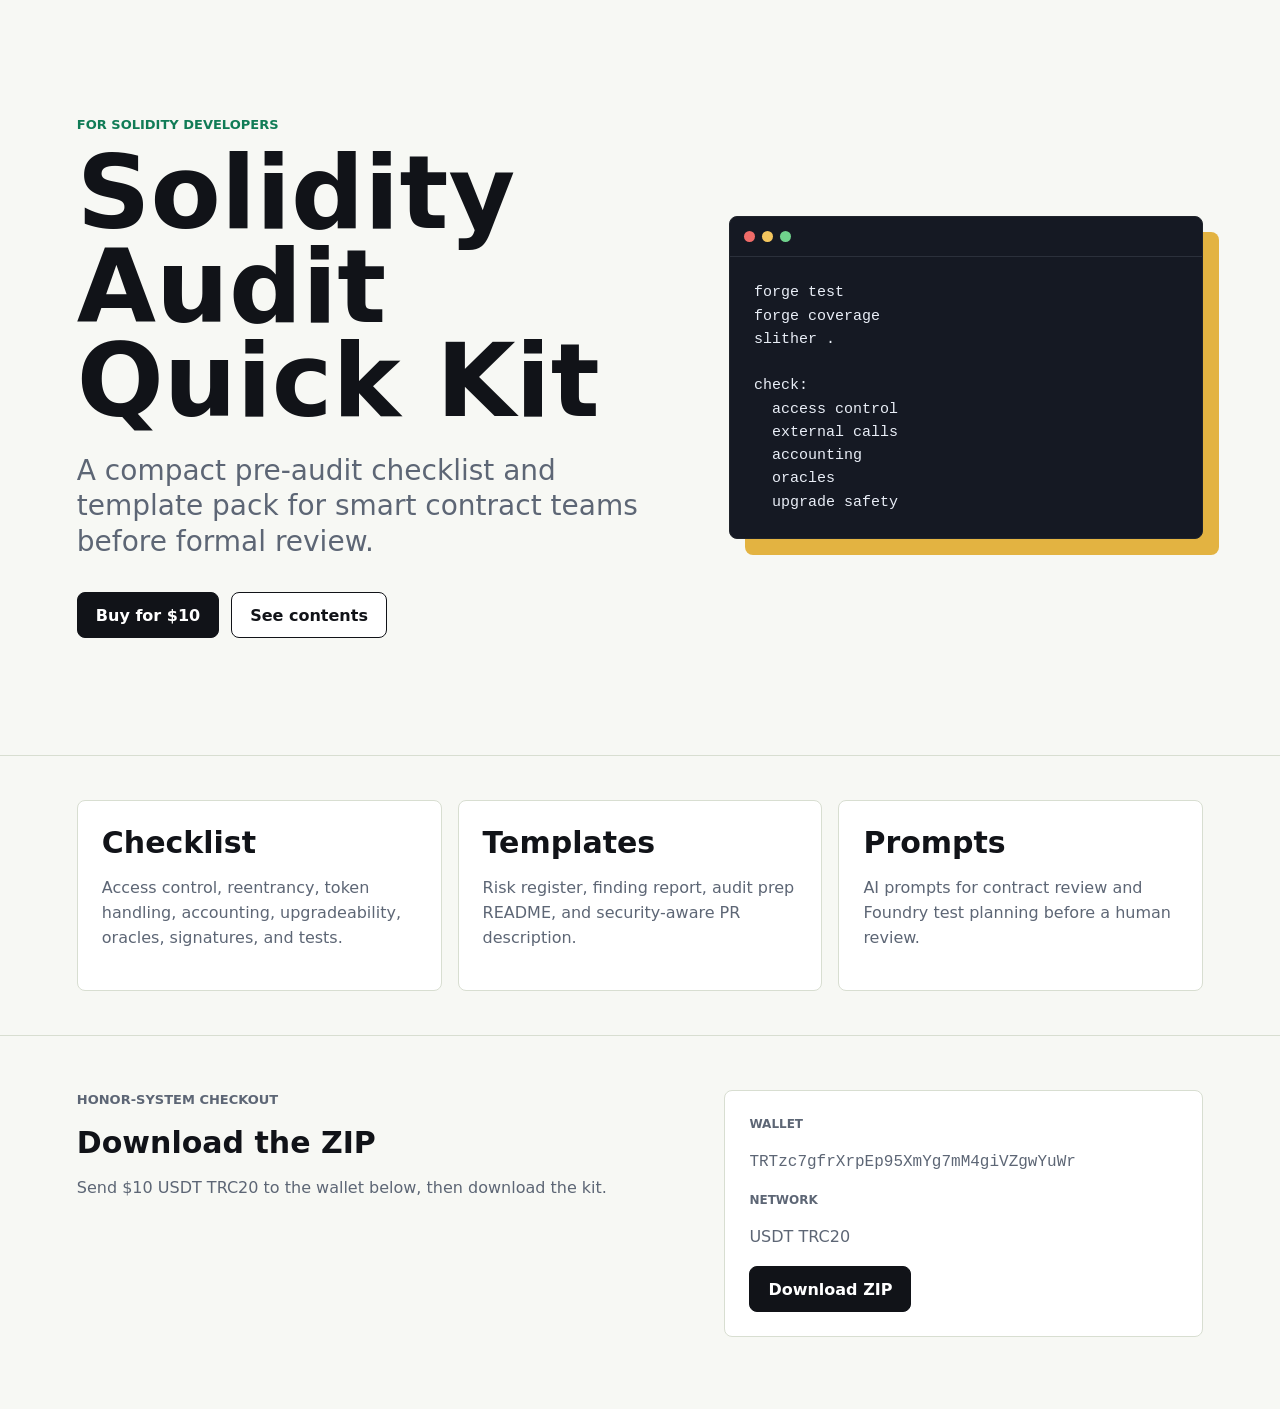
==== index.html @ 81525552 "Publish solidity audit quick kit" ====
<!doctype html>
<html lang="en">
  <head>
    <meta charset="utf-8">
    <meta name="viewport" content="width=device-width, initial-scale=1">
    <title>Solidity Audit Quick Kit</title>
    <meta name="description" content="A compact $10 pre-audit kit for Solidity developers and AI-assisted Web3 builders.">
    <meta name="keywords" content="Solidity audit checklist, smart contract security checklist, Foundry test plan, Web3 developer tools, Solidity templates">
    <meta property="og:title" content="Solidity Audit Quick Kit">
    <meta property="og:description" content="A compact $10 pre-audit kit for Solidity developers and AI-assisted Web3 builders.">
    <meta property="og:type" content="website">
    <meta property="og:url" content="https://impetus82.github.io/solidity-audit-quick-kit/">
    <meta name="twitter:card" content="summary">
    <meta name="twitter:title" content="Solidity Audit Quick Kit">
    <meta name="twitter:description" content="A compact $10 pre-audit kit for Solidity developers and AI-assisted Web3 builders.">
    <link rel="stylesheet" href="styles.css">
    <script type="application/ld+json">
      {
        "@context": "https://schema.org",
        "@type": "Product",
        "name": "Solidity Audit Quick Kit",
        "description": "A compact pre-audit kit for Solidity developers and AI-assisted Web3 builders.",
        "url": "https://impetus82.github.io/solidity-audit-quick-kit/",
        "offers": {
          "@type": "Offer",
          "price": "10",
          "priceCurrency": "USD"
        }
      }
    </script>
  </head>
  <body>
    <main>
      <section class="hero">
        <div>
          <p class="eyebrow">For Solidity developers</p>
          <h1>Solidity Audit Quick Kit</h1>
          <p class="lede">A compact pre-audit checklist and template pack for smart contract teams before formal review.</p>
          <div class="actions">
            <a class="button primary" href="#download">Buy for $10</a>
            <a class="button secondary" href="#inside">See contents</a>
          </div>
        </div>
        <div class="terminal">
          <div class="bar"><span></span><span></span><span></span></div>
          <pre><code>forge test
forge coverage
slither .

check:
  access control
  external calls
  accounting
  oracles
  upgrade safety</code></pre>
        </div>
      </section>

      <section id="inside" class="band">
        <article>
          <h2>Checklist</h2>
          <p>Access control, reentrancy, token handling, accounting, upgradeability, oracles, signatures, and tests.</p>
        </article>
        <article>
          <h2>Templates</h2>
          <p>Risk register, finding report, audit prep README, and security-aware PR description.</p>
        </article>
        <article>
          <h2>Prompts</h2>
          <p>AI prompts for contract review and Foundry test planning before a human review.</p>
        </article>
      </section>

      <section id="download" class="checkout">
        <div>
          <p class="eyebrow">Honor-system checkout</p>
          <h2>Download the ZIP</h2>
          <p>Send $10 USDT TRC20 to the wallet below, then download the kit.</p>
        </div>
        <div class="payment">
          <p class="label">Wallet</p>
          <p class="wallet">TRTzc7gfrXrpEp95XmYg7mM4giVZgwYuWr</p>
          <p class="label">Network</p>
          <p>USDT TRC20</p>
          <a class="button primary" href="product/solidity-audit-quick-kit.zip">Download ZIP</a>
        </div>
      </section>
    </main>
  </body>
</html>
---- styles.css ----
:root {
  --ink: #111318;
  --muted: #5d6675;
  --paper: #f7f8f4;
  --line: #d8ded1;
  --green: #107c56;
  --blue: #2457c5;
  --gold: #e3b341;
}

* {
  box-sizing: border-box;
}

body {
  margin: 0;
  background: var(--paper);
  color: var(--ink);
  font-family: Inter, ui-sans-serif, system-ui, -apple-system, BlinkMacSystemFont, "Segoe UI", sans-serif;
}

.hero {
  display: grid;
  grid-template-columns: minmax(0, 1fr) minmax(320px, 0.78fr);
  gap: 44px;
  align-items: center;
  min-height: 84vh;
  padding: 64px clamp(20px, 6vw, 88px);
  border-bottom: 1px solid var(--line);
}

.eyebrow {
  margin: 0 0 14px;
  color: var(--green);
  font-size: 13px;
  font-weight: 800;
  text-transform: uppercase;
  letter-spacing: 0;
}

h1,
h2 {
  margin: 0;
  letter-spacing: 0;
}

h1 {
  max-width: 760px;
  font-size: clamp(50px, 8vw, 104px);
  line-height: 0.92;
}

h2 {
  font-size: 30px;
}

.lede {
  max-width: 680px;
  margin: 24px 0 0;
  color: var(--muted);
  font-size: clamp(20px, 2.2vw, 28px);
  line-height: 1.28;
}

.actions {
  display: flex;
  flex-wrap: wrap;
  gap: 12px;
  margin-top: 32px;
}

.button {
  display: inline-flex;
  min-height: 46px;
  align-items: center;
  justify-content: center;
  padding: 0 18px;
  border: 1px solid var(--ink);
  border-radius: 8px;
  color: var(--ink);
  font-weight: 800;
  text-decoration: none;
}

.button.primary {
  background: var(--ink);
  color: #fff;
}

.button.secondary {
  background: #fff;
}

.terminal {
  overflow: hidden;
  border: 1px solid #20242b;
  border-radius: 8px;
  background: #151923;
  box-shadow: 16px 16px 0 var(--gold);
}

.bar {
  display: flex;
  gap: 7px;
  padding: 14px;
  border-bottom: 1px solid #2b303b;
}

.bar span {
  width: 11px;
  height: 11px;
  border-radius: 50%;
  background: #6fd28c;
}

.bar span:first-child {
  background: #ef6b68;
}

.bar span:nth-child(2) {
  background: #f4c65e;
}

pre {
  margin: 0;
  padding: 24px;
  white-space: pre-wrap;
  color: #e9eef7;
  font: 15px/1.55 ui-monospace, SFMono-Regular, Menlo, Consolas, monospace;
}

.band {
  display: grid;
  grid-template-columns: repeat(3, minmax(0, 1fr));
  gap: 16px;
  padding: 44px clamp(20px, 6vw, 88px);
  border-bottom: 1px solid var(--line);
}

article,
.payment {
  padding: 24px;
  border: 1px solid var(--line);
  border-radius: 8px;
  background: #fff;
}

article p,
.checkout p {
  color: var(--muted);
  line-height: 1.55;
}

.checkout {
  display: grid;
  grid-template-columns: minmax(0, 0.9fr) minmax(320px, 0.7fr);
  gap: 32px;
  align-items: start;
  padding: 54px clamp(20px, 6vw, 88px) 72px;
}

.label {
  margin: 0 0 6px;
  font-size: 12px;
  font-weight: 800;
  text-transform: uppercase;
}

.wallet {
  overflow-wrap: anywhere;
  color: var(--ink);
  font-family: ui-monospace, SFMono-Regular, Menlo, Consolas, monospace;
}

@media (max-width: 860px) {
  .hero,
  .band,
  .checkout {
    grid-template-columns: 1fr;
  }

  .hero {
    min-height: auto;
    padding-top: 42px;
  }

  .terminal {
    box-shadow: 8px 8px 0 var(--gold);
  }
}
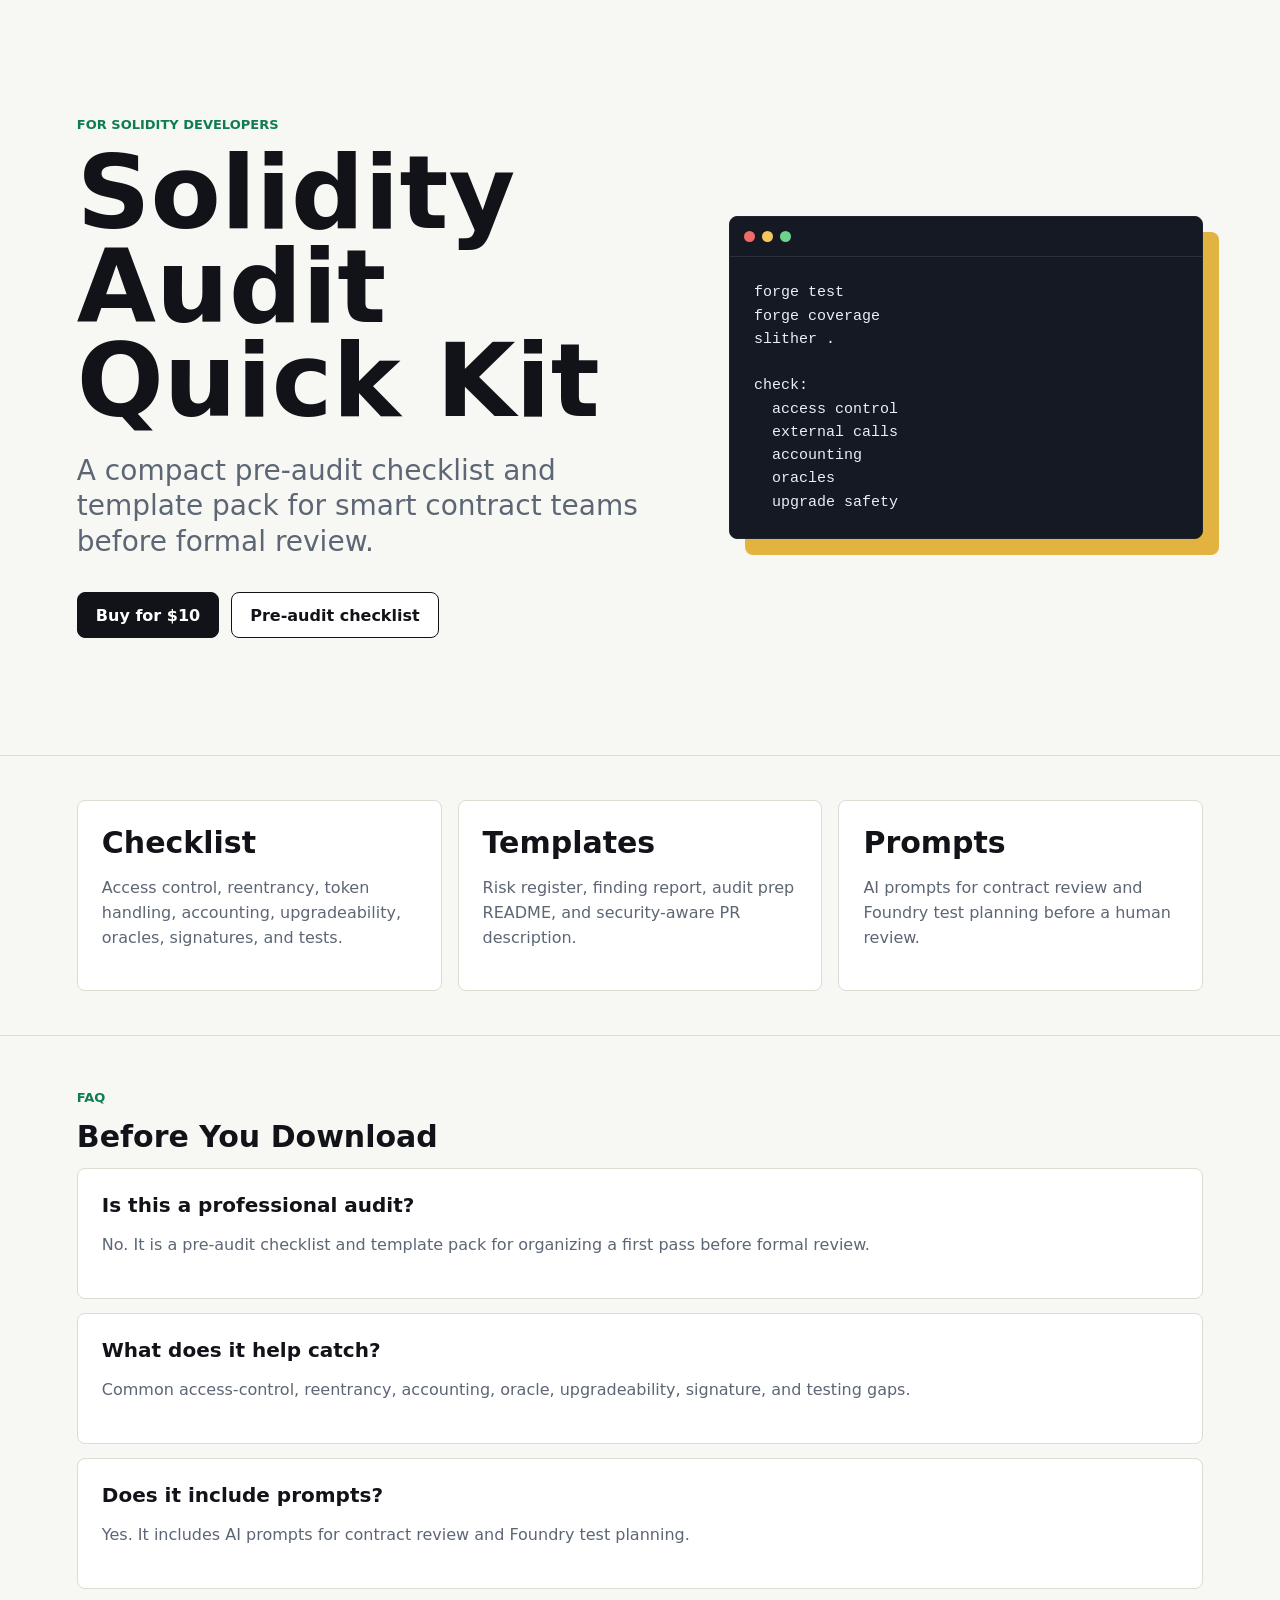
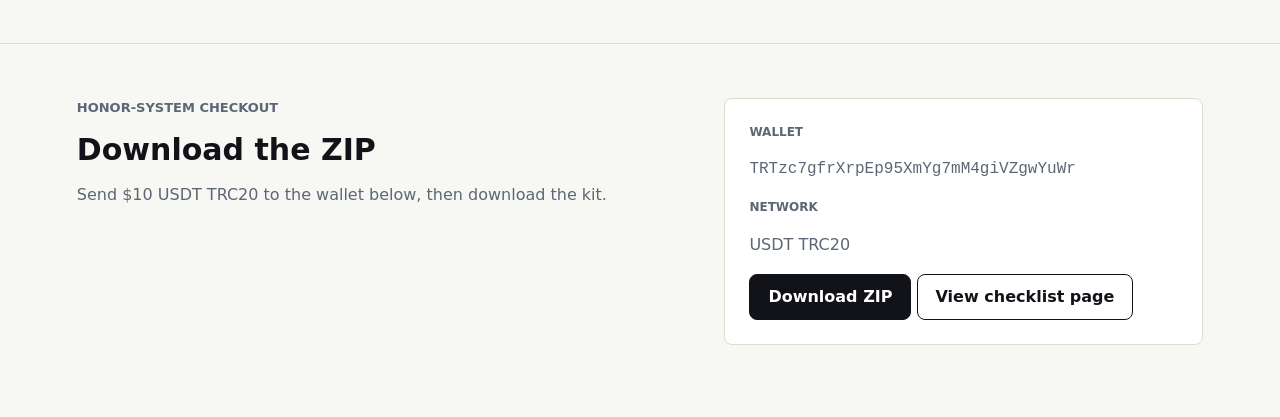
==== commit 8e6f0bee: "Add indexable checklist page" ====
--- a/index.html
+++ b/index.html
@@ -10,6 +10,7 @@
     <meta property="og:description" content="A compact $10 pre-audit kit for Solidity developers and AI-assisted Web3 builders.">
     <meta property="og:type" content="website">
     <meta property="og:url" content="https://impetus82.github.io/solidity-audit-quick-kit/">
+    <link rel="canonical" href="https://impetus82.github.io/solidity-audit-quick-kit/">
     <meta name="twitter:card" content="summary">
     <meta name="twitter:title" content="Solidity Audit Quick Kit">
     <meta name="twitter:description" content="A compact $10 pre-audit kit for Solidity developers and AI-assisted Web3 builders.">
@@ -38,7 +39,7 @@
           <p class="lede">A compact pre-audit checklist and template pack for smart contract teams before formal review.</p>
           <div class="actions">
             <a class="button primary" href="#download">Buy for $10</a>
-            <a class="button secondary" href="#inside">See contents</a>
+            <a class="button secondary" href="checklist.html">Pre-audit checklist</a>
           </div>
         </div>
         <div class="terminal">
@@ -71,6 +72,23 @@
         </article>
       </section>
 
+      <section class="faq">
+        <p class="eyebrow">FAQ</p>
+        <h2>Before You Download</h2>
+        <article>
+          <h3>Is this a professional audit?</h3>
+          <p>No. It is a pre-audit checklist and template pack for organizing a first pass before formal review.</p>
+        </article>
+        <article>
+          <h3>What does it help catch?</h3>
+          <p>Common access-control, reentrancy, accounting, oracle, upgradeability, signature, and testing gaps.</p>
+        </article>
+        <article>
+          <h3>Does it include prompts?</h3>
+          <p>Yes. It includes AI prompts for contract review and Foundry test planning.</p>
+        </article>
+      </section>
+
       <section id="download" class="checkout">
         <div>
           <p class="eyebrow">Honor-system checkout</p>
@@ -83,9 +101,9 @@
           <p class="label">Network</p>
           <p>USDT TRC20</p>
           <a class="button primary" href="product/solidity-audit-quick-kit.zip">Download ZIP</a>
+          <a class="button secondary" href="checklist.html">View checklist page</a>
         </div>
       </section>
     </main>
   </body>
 </html>
-
--- a/styles.css
+++ b/styles.css
@@ -151,6 +151,40 @@
   line-height: 1.55;
 }
 
+article h3 {
+  margin: 0;
+  font-size: 20px;
+  letter-spacing: 0;
+}
+
+.faq,
+.detail {
+  padding: 54px clamp(20px, 6vw, 88px);
+  border-bottom: 1px solid var(--line);
+}
+
+.faq article {
+  margin-top: 14px;
+}
+
+.detail h1 {
+  max-width: 980px;
+}
+
+.detail-band {
+  padding-left: 0;
+  padding-right: 0;
+  border-bottom: 0;
+}
+
+.back {
+  display: inline-flex;
+  margin-bottom: 28px;
+  color: var(--green);
+  font-weight: 800;
+  text-decoration: none;
+}
+
 .checkout {
   display: grid;
   grid-template-columns: minmax(0, 0.9fr) minmax(320px, 0.7fr);
@@ -188,4 +222,3 @@
     box-shadow: 8px 8px 0 var(--gold);
   }
 }
-
